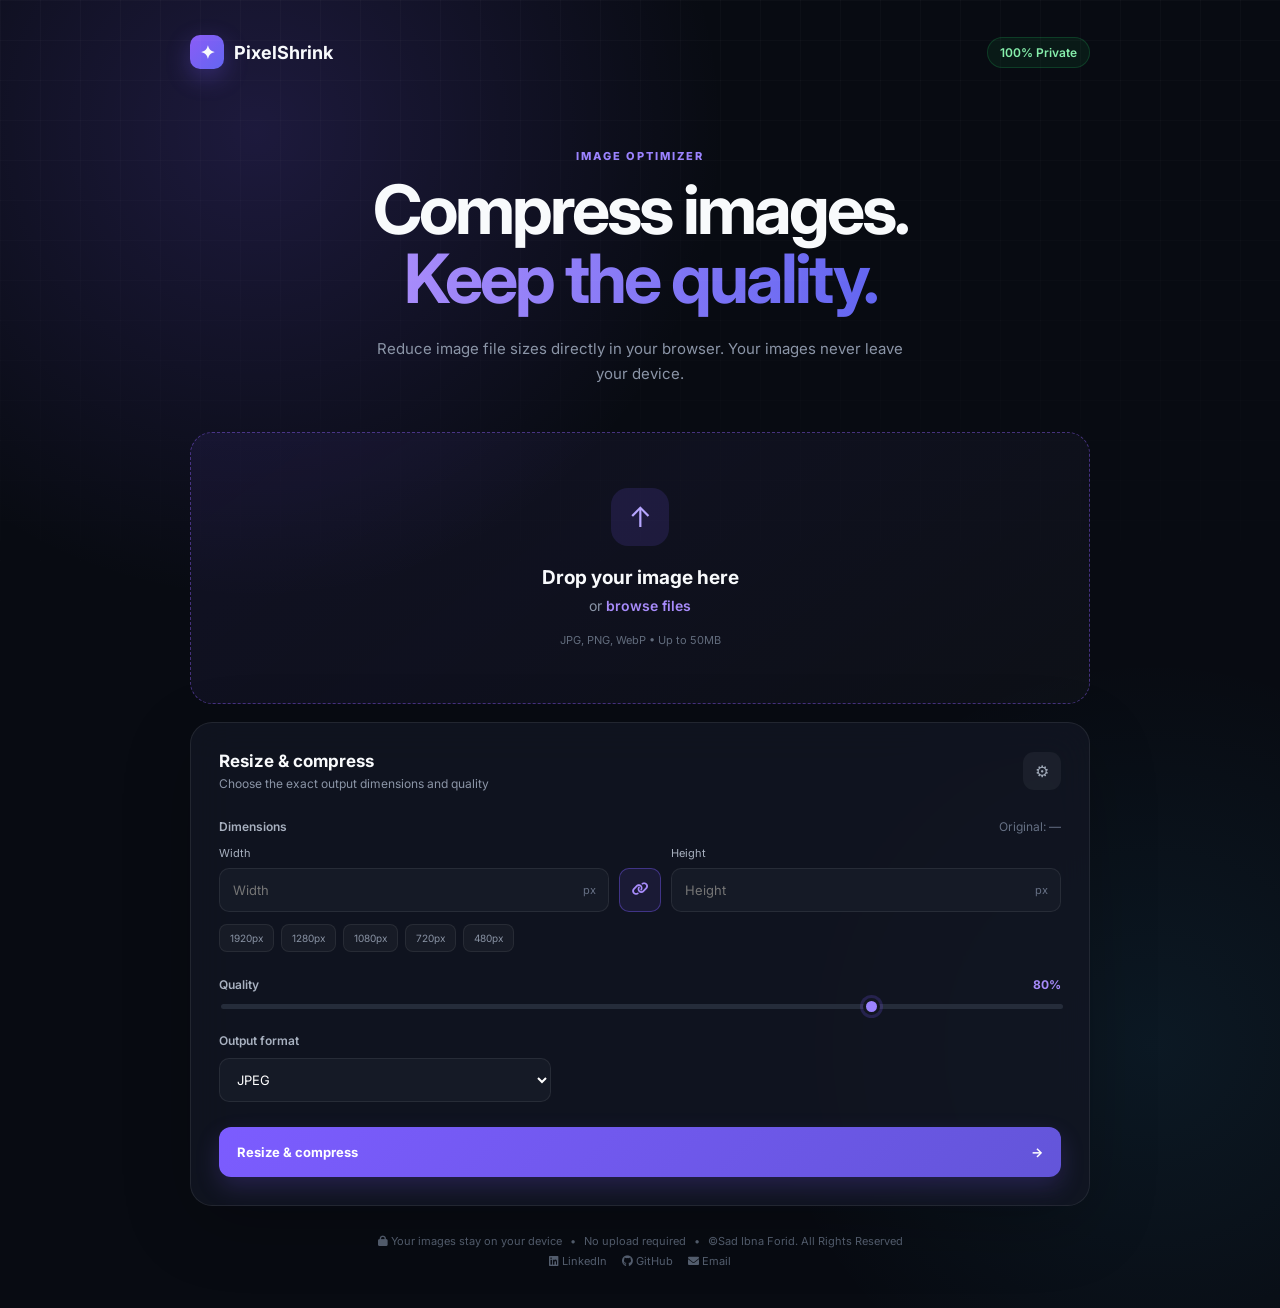
==== index.html @ 17b93973 "first commit" ====
<!doctype html>
<html lang="en">
  <head>
    <meta charset="UTF-8" />
    <meta name="viewport" content="width=device-width, initial-scale=1.0" />
    <title>PixelShrink — Image Compressor</title>
    <link
      rel="stylesheet"
      href="https://cdnjs.cloudflare.com/ajax/libs/font-awesome/6.0.0/css/all.min.css"
    />
    <link rel="stylesheet" href="style.css" />
  </head>

  <body>
    <main class="app">
      <header class="header">
        <div class="logo">
          <div class="logo-icon">✦</div>
          <span>PixelShrink</span>
        </div>

        <span class="badge">100% Private</span>
      </header>

      <section class="hero">
        <p class="eyebrow">IMAGE OPTIMIZER</p>
        <h1>Compress images.<br /><span>Keep the quality.</span></h1>
        <p class="subtitle">
          Reduce image file sizes directly in your browser. Your images never
          leave your device.
        </p>
      </section>


      <section class="upload-card" id="dropZone">
        <input type="file" id="imageInput" accept="image/*" hidden />

        <div class="upload-icon">↑</div>

        <h2>Drop your image here</h2>

        <p>
          or
          <button class="browse-btn" id="browseBtn">browse files</button>
        </p>

        <small>JPG, PNG, WebP • Up to 50MB</small>
      </section>


      <section class="panel">
        <div class="panel-title">
          <div>
            <h2>Resize & compress</h2>
            <p>Choose the exact output dimensions and quality</p>
          </div>

          <span class="settings-icon">⚙</span>
        </div>


        <div class="dimension-section">
          <div class="section-label">
            <span>Dimensions</span>
            <span id="originalDimensions">Original: —</span>
          </div>

          <div class="dimension-row">
            <div class="dimension-input">
              <label for="width">Width</label>

              <div class="input-with-unit">
                <input type="number" id="width" min="1" placeholder="Width" />
                <span>px</span>
              </div>
            </div>

            <button
              id="aspectLock"
              class="aspect-lock active"
              title="Keep aspect ratio"
            >
              <i class="fas fa-link"></i>
            </button>

            <div class="dimension-input">
              <label for="height">Height</label>

              <div class="input-with-unit">
                <input type="number" id="height" min="1" placeholder="Height" />
                <span>px</span>
              </div>
            </div>
          </div>

          <div class="resize-presets">
            <button data-width="1920">1920px</button>
            <button data-width="1280">1280px</button>
            <button data-width="1080">1080px</button>
            <button data-width="720">720px</button>
            <button data-width="480">480px</button>
          </div>
        </div>

        <div class="setting quality-setting">
          <div class="setting-header">
            <label for="quality">Quality</label>
            <strong> <span id="qualityValue">80</span>% </strong>
          </div>

          <input type="range" id="quality" min="10" max="100" value="80" />
        </div>

        <div class="settings-grid">
          <div class="setting">
            <label for="format"> Output format </label>

            <select id="format">
              <option value="image/jpeg">JPEG</option>
              <option value="image/webp">WebP</option>
              <option value="image/png">PNG</option>
            </select>
          </div>
        </div>

        <button id="compressBtn" class="compress-btn">
          <span>Resize & compress</span>
          <span>→</span>
        </button>
      </section>

      <footer>
        <div class="footer-info">
          <span
            ><i class="fas fa-lock"></i> Your images stay on your device</span
          >
          <span>•</span>
          <span>No upload required</span>
          <span>•</span>
          <span>©Sad Ibna Forid. All Rights Reserved</span>
        </div>

        <div class="developer-links">
          <a href="https://linkedin.com/in/sadudoy" target="_blank">
            <i class="fab fa-linkedin"></i> LinkedIn
          </a>
          <a href="https://github.com/sadudoy" target="_blank">
            <i class="fab fa-github"></i> GitHub
          </a>
          <a href="mailto:sadudoy29@gmail.com">
            <i class="fas fa-envelope"></i> Email
          </a>
        </div>
      </footer>
    </main>

    <script src="script.js"></script>
  </body>
</html>
---- style.css ----
@import url("https://fonts.googleapis.com/css2?family=Inter:wght@400;500;600;700;800&display=swap");

:root {
  --bg: #080b12;
  --card: rgba(18, 23, 35, 0.78);
  --card-border: rgba(255, 255, 255, 0.08);

  --text: #f8fafc;
  --muted: #8b95a7;

  --primary: #7c5cff;
  --primary-light: #9b83ff;

  --green: #22c55e;
}

* {
  box-sizing: border-box;
}

body {
  margin: 0;
  min-height: 100vh;

  font-family: "Inter", sans-serif;
  color: var(--text);

  background:
    radial-gradient(
      circle at 20% 10%,
      rgba(124, 92, 255, 0.18),
      transparent 30%
    ),
    radial-gradient(
      circle at 90% 80%,
      rgba(56, 189, 248, 0.08),
      transparent 25%
    ),
    var(--bg);
}

body::before {
  content: "";

  position: fixed;
  inset: 0;

  pointer-events: none;

  background-image:
    linear-gradient(rgba(255, 255, 255, 0.025) 1px, transparent 1px),
    linear-gradient(90deg, rgba(255, 255, 255, 0.025) 1px, transparent 1px);

  background-size: 40px 40px;

  mask-image: linear-gradient(to bottom, black, transparent 80%);
}

.app {
  width: min(900px, calc(100% - 32px));
  margin: auto;
  padding: 35px 0 40px;
}

/* Header */

.header {
  display: flex;
  align-items: center;
  justify-content: space-between;

  margin-bottom: 80px;
}

.logo {
  display: flex;
  align-items: center;
  gap: 10px;

  font-size: 18px;
  font-weight: 700;
}

.logo-icon {
  width: 34px;
  height: 34px;

  display: grid;
  place-items: center;

  border-radius: 10px;

  background: linear-gradient(135deg, #8b5cf6, #6366f1);

  box-shadow: 0 8px 25px rgba(124, 92, 255, 0.3);
}

.badge {
  padding: 7px 12px;

  border: 1px solid rgba(34, 197, 94, 0.2);
  border-radius: 100px;

  color: #86efac;
  background: rgba(34, 197, 94, 0.08);

  font-size: 12px;
  font-weight: 600;
}

/* Hero */

.hero {
  text-align: center;
  margin-bottom: 45px;
}

.eyebrow {
  margin: 0 0 12px;

  color: var(--primary-light);

  font-size: 11px;
  font-weight: 800;
  letter-spacing: 2px;
}

.hero h1 {
  margin: 0;

  font-size: clamp(42px, 7vw, 68px);
  line-height: 1.02;
  letter-spacing: -3px;
}

.hero h1 span {
  background: linear-gradient(90deg, #a78bfa, #6366f1);

  -webkit-background-clip: text;
  color: transparent;
}

.subtitle {
  max-width: 550px;
  margin: 22px auto 0;

  color: var(--muted);

  font-size: 15px;
  line-height: 1.7;
}

/* Upload */

.upload-card {
  position: relative;

  padding: 55px 30px;

  text-align: center;

  border: 1px dashed rgba(139, 92, 246, 0.45);
  border-radius: 22px;

  background: linear-gradient(
    145deg,
    rgba(124, 92, 255, 0.08),
    rgba(255, 255, 255, 0.025)
  );

  transition:
    border-color 0.25s,
    background 0.25s,
    transform 0.25s;

  cursor: pointer;
}

.upload-card:hover,
.upload-card.dragover {
  border-color: var(--primary-light);

  background: linear-gradient(
    145deg,
    rgba(124, 92, 255, 0.14),
    rgba(255, 255, 255, 0.04)
  );

  transform: translateY(-2px);
}

.upload-icon {
  width: 58px;
  height: 58px;

  display: grid;
  place-items: center;

  margin: 0 auto 20px;

  border-radius: 17px;

  background: rgba(124, 92, 255, 0.14);

  color: #b7a6ff;

  font-size: 28px;
}

.upload-card h2 {
  margin: 0 0 8px;

  font-size: 19px;
}

.upload-card p {
  margin: 0 0 14px;

  color: var(--muted);
  font-size: 14px;
}

.browse-btn {
  padding: 0;

  border: none;

  background: none;

  color: #a78bfa;

  font: inherit;
  font-weight: 600;

  cursor: pointer;
}

.upload-card small {
  color: #626c7d;
  font-size: 11px;
}

/* Panel */

.panel,
.result-card {
  margin-top: 18px;

  padding: 28px;

  border: 1px solid var(--card-border);
  border-radius: 22px;

  background: var(--card);

  backdrop-filter: blur(20px);

  box-shadow: 0 20px 70px rgba(0, 0, 0, 0.2);
}

.panel-title {
  display: flex;
  align-items: center;
  justify-content: space-between;

  margin-bottom: 28px;
}

.panel-title h2,
.result-header h2 {
  margin: 0;

  font-size: 17px;
}

.panel-title p {
  margin: 5px 0 0;

  color: var(--muted);
  font-size: 12px;
}

.settings-icon {
  width: 38px;
  height: 38px;

  display: grid;
  place-items: center;

  border-radius: 11px;

  background: rgba(255, 255, 255, 0.05);

  color: #a0a9b8;
}

.settings-grid {
  display: grid;
  grid-template-columns: 1.4fr 1fr 1fr;
  gap: 18px;
}

.setting {
  display: flex;
  flex-direction: column;
  gap: 10px;
}

.setting label,
.setting-header label {
  color: #a8b1c0;
  font-size: 12px;
  font-weight: 600;
}

.setting-header {
  display: flex;
  justify-content: space-between;
}

.setting-header strong {
  color: #a78bfa;
  font-size: 12px;
}

select,
input[type="number"] {
  width: 100%;
  height: 44px;

  padding: 0 13px;

  border: 1px solid rgba(255, 255, 255, 0.08);
  border-radius: 10px;

  outline: none;

  color: white;
  background: #151a26;

  font: inherit;
  font-size: 13px;
}

select:focus,
input[type="number"]:focus {
  border-color: var(--primary);
}

.input-with-unit {
  position: relative;
}

.input-with-unit input {
  padding-right: 40px;
}

.input-with-unit span {
  position: absolute;

  right: 13px;
  top: 50%;

  transform: translateY(-50%);

  color: #667084;
  font-size: 11px;
}

/* Range */

input[type="range"] {
  width: 100%;
  height: 5px;

  appearance: none;

  border-radius: 100px;

  background: #252c3a;

  outline: none;
}

input[type="range"]::-webkit-slider-thumb {
  appearance: none;

  width: 17px;
  height: 17px;

  border: 3px solid #121620;
  border-radius: 50%;

  background: var(--primary-light);

  box-shadow: 0 0 0 3px rgba(124, 92, 255, 0.2);

  cursor: pointer;
}

/* Button */

.compress-btn {
  width: 100%;
  height: 50px;

  display: flex;
  align-items: center;
  justify-content: space-between;

  margin-top: 25px;
  padding: 0 18px;

  border: none;
  border-radius: 12px;

  color: white;

  background: linear-gradient(135deg, #7c5cff, #6355d9);

  font-family: inherit;
  font-size: 13px;
  font-weight: 700;

  cursor: pointer;

  box-shadow: 0 10px 25px rgba(124, 92, 255, 0.2);

  transition:
    transform 0.2s,
    box-shadow 0.2s;
}

.compress-btn:hover {
  transform: translateY(-2px);

  box-shadow: 0 15px 35px rgba(124, 92, 255, 0.3);
}

/* Result */

.result-card {
  display: none;
}

.preview-wrapper {
  margin-top: 20px;

  overflow: hidden;

  border-radius: 14px;

  background: #090c13;
}

#preview {
  display: block;

  width: 100%;
  max-height: 400px;

  object-fit: contain;
}

.stats {
  display: grid;
  grid-template-columns: repeat(3, 1fr);

  gap: 10px;

  margin-top: 15px;
}

.stat {
  padding: 15px;

  border-radius: 12px;

  background: rgba(255, 255, 255, 0.035);
}

.stat span {
  display: block;

  margin-bottom: 6px;

  color: #707a8d;

  font-size: 10px;
  font-weight: 600;
  text-transform: uppercase;
  letter-spacing: 0.7px;
}

.stat strong {
  font-size: 15px;
}

.stat.highlight strong {
  color: #4ade80;
}

.download-btn {
  display: flex;
  align-items: center;
  justify-content: space-between;

  margin-top: 15px;
  padding: 15px 18px;

  border-radius: 12px;

  color: white;
  background: #1d9b50;

  font-size: 13px;
  font-weight: 700;

  text-decoration: none;

  transition: background 0.2s;
}

.download-btn:hover {
  background: #22b65f;
}

/* Footer */

footer {
  display: flex;
  flex-direction: column;
  align-items: center;
  gap: 6px;
  margin-top: 28px;
  padding: 0 15px;
  color: #566071;
  font-size: 11px;
  text-align: center;
}

.footer-info {
  display: flex;
  align-items: center;
  justify-content: center;
  flex-wrap: wrap;
  gap: 8px;
  max-width: 100%;
}

.developer-links {
  display: flex;
  align-items: center;
  justify-content: center;
  flex-wrap: wrap;
  gap: 15px;
}

.developer-links a {
  color: #566071;
  text-decoration: none;
}

@media (max-width: 480px) {
  .footer-info {
    gap: 5px;
    line-height: 1.6;
  }

  .developer-links {
    gap: 12px;
  }
}
/* Responsive */

@media (max-width: 700px) {
  .app {
    width: min(100% - 20px, 600px);
    padding-top: 20px;
  }

  .header {
    margin-bottom: 55px;
  }

  .hero h1 {
    font-size: 43px;
    letter-spacing: -2px;
  }

  .settings-grid {
    grid-template-columns: 1fr;
  }

  .panel,
  .result-card {
    padding: 20px;
  }

  .stats {
    grid-template-columns: 1fr;
  }

  footer {
    flex-wrap: wrap;
  }
}

.dimension-section {
  margin-bottom: 25px;
}

.section-label {
  display: flex;
  justify-content: space-between;
  align-items: center;

  margin-bottom: 12px;

  color: #a8b1c0;

  font-size: 12px;
  font-weight: 600;
}

#originalDimensions {
  color: #667084;
  font-weight: 400;
}

.dimension-row {
  display: grid;
  grid-template-columns: 1fr 42px 1fr;
  align-items: end;
  gap: 10px;
}

.dimension-input {
  display: flex;
  flex-direction: column;
  gap: 8px;
}

.dimension-input label {
  color: #a8b1c0;
  font-size: 11px;
}

.aspect-lock {
  width: 42px;
  height: 44px;

  border: 1px solid rgba(255, 255, 255, 0.08);
  border-radius: 10px;

  color: #6d7789;
  background: #151a26;

  cursor: pointer;

  transition: 0.2s;
}

.aspect-lock.active {
  color: #a78bfa;

  border-color: rgba(124, 92, 255, 0.4);

  background: rgba(124, 92, 255, 0.1);
}

.resize-presets {
  display: flex;
  flex-wrap: wrap;
  gap: 7px;

  margin-top: 12px;
}

.resize-presets button {
  padding: 7px 10px;

  border: 1px solid rgba(255, 255, 255, 0.07);
  border-radius: 8px;

  color: #8993a4;
  background: rgba(255, 255, 255, 0.035);

  font-family: inherit;
  font-size: 10px;

  cursor: pointer;

  transition: 0.2s;
}

.resize-presets button:hover {
  color: white;

  border-color: rgba(124, 92, 255, 0.4);

  background: rgba(124, 92, 255, 0.1);
}

.quality-setting {
  margin-bottom: 22px;
}

@media (max-width: 500px) {
  .dimension-row {
    grid-template-columns: 1fr 38px 1fr;
  }

  .aspect-lock {
    width: 38px;
  }
}
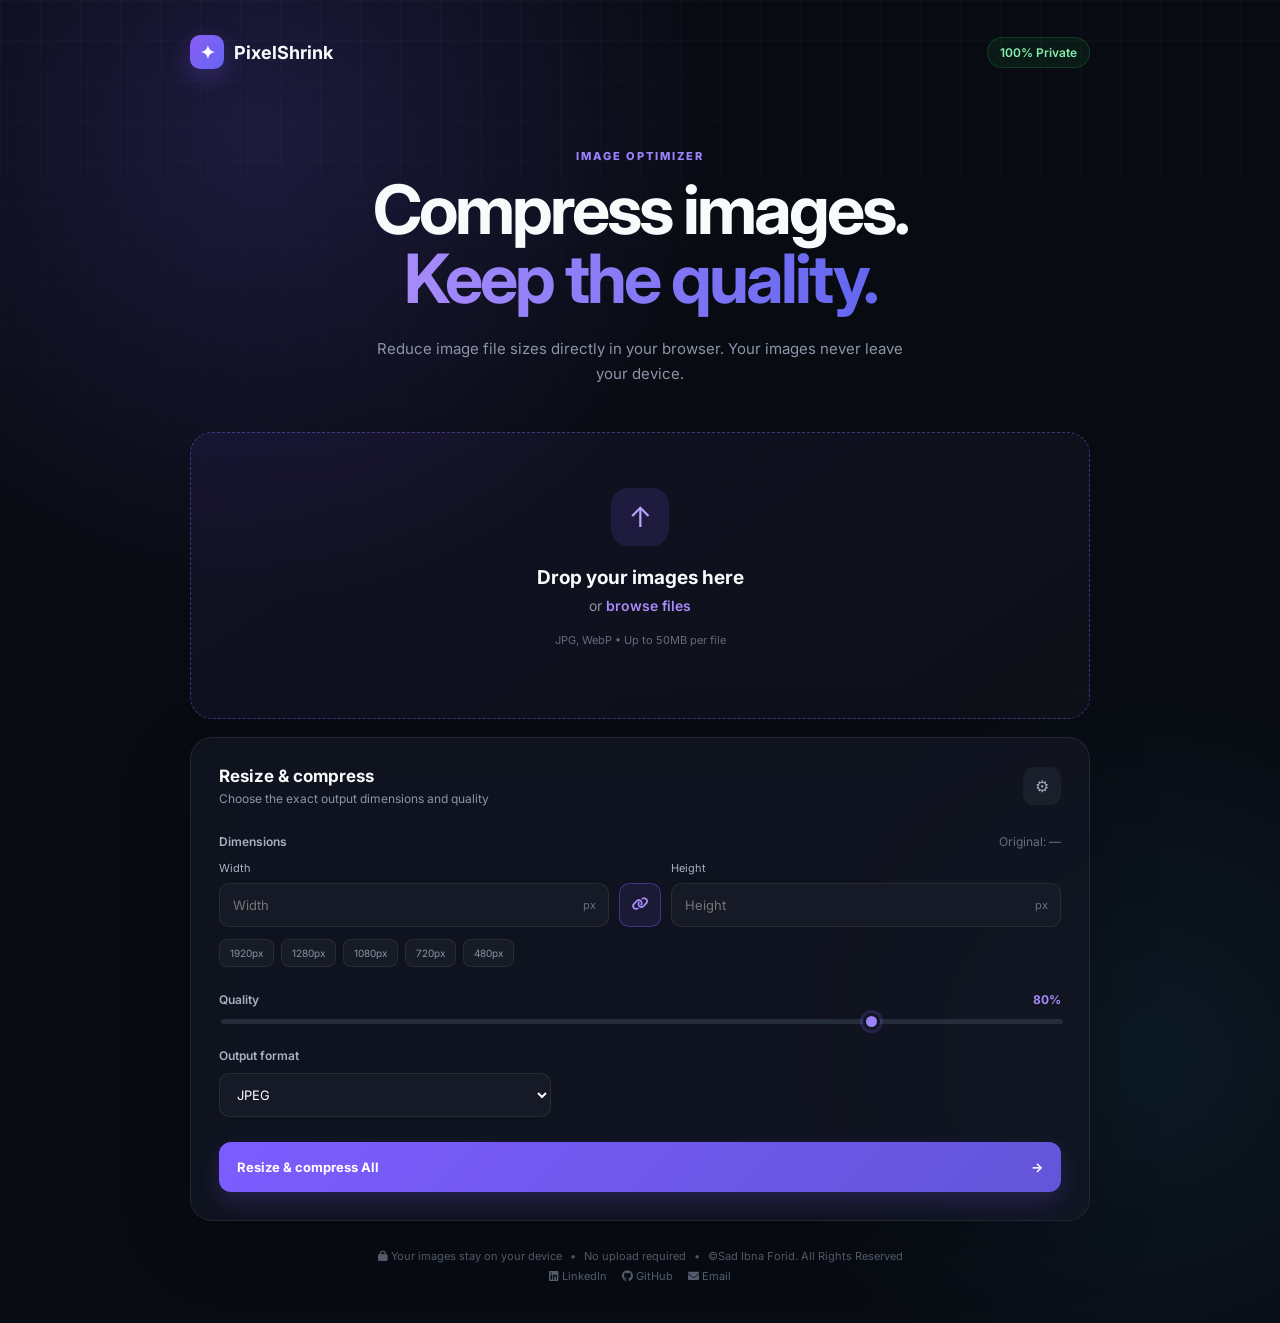
==== commit 72374794: "added multi-file support, previews, clear all, and download all" ====
--- a/index.html
+++ b/index.html
@@ -31,23 +31,31 @@
         </p>
       </section>
 
-
+      <!-- Upload -->
       <section class="upload-card" id="dropZone">
-        <input type="file" id="imageInput" accept="image/*" hidden />
+        <input type="file" id="imageInput" accept="image/*" hidden multiple />
 
         <div class="upload-icon">↑</div>
 
-        <h2>Drop your image here</h2>
+        <h2>Drop your images here</h2>
 
         <p>
           or
           <button class="browse-btn" id="browseBtn">browse files</button>
         </p>
 
-        <small>JPG, PNG, WebP • Up to 50MB</small>
+        <small>JPG, WebP • Up to 50MB per file</small>
+
+        <!-- Container for small upload previews -->
+        <div id="uploadPreviews" class="upload-previews"></div>
+
+        <!-- Clear All Button (Hidden by default) -->
+        <button id="clearBtn" class="clear-btn" style="display: none">
+          <i class="fas fa-trash-alt"></i> Clear All Files
+        </button>
       </section>
 
-
+      <!-- Controls -->
       <section class="panel">
         <div class="panel-title">
           <div>
@@ -58,7 +66,7 @@
           <span class="settings-icon">⚙</span>
         </div>
 
-
+        <!-- Dimensions -->
         <div class="dimension-section">
           <div class="section-label">
             <span>Dimensions</span>
@@ -118,13 +126,12 @@
             <select id="format">
               <option value="image/jpeg">JPEG</option>
               <option value="image/webp">WebP</option>
-              <option value="image/png">PNG</option>
             </select>
           </div>
         </div>
 
         <button id="compressBtn" class="compress-btn">
-          <span>Resize & compress</span>
+          <span>Resize & compress All</span>
           <span>→</span>
         </button>
       </section>
--- a/style.css
+++ b/style.css
@@ -445,29 +445,20 @@
 
 .preview-wrapper {
   margin-top: 20px;
-
-  overflow: hidden;
-
   border-radius: 14px;
-
   background: #090c13;
-}
-
-#preview {
-  display: block;
-
-  width: 100%;
-  max-height: 400px;
-
-  object-fit: contain;
+  display: grid;
+  grid-template-columns: repeat(auto-fill, minmax(100px, 1fr));
+  gap: 12px;
+  padding: 15px;
+  max-height: 350px;
+  overflow-y: auto;
 }
 
 .stats {
   display: grid;
   grid-template-columns: repeat(3, 1fr);
-
   gap: 10px;
-
   margin-top: 15px;
 }
 
@@ -504,21 +495,19 @@
   display: flex;
   align-items: center;
   justify-content: space-between;
-
+  width: 100%;
   margin-top: 15px;
   padding: 15px 18px;
-
+  border: none;
   border-radius: 12px;
-
   color: white;
   background: #1d9b50;
-
   font-size: 13px;
   font-weight: 700;
-
   text-decoration: none;
-
   transition: background 0.2s;
+  cursor: pointer;
+  font-family: inherit;
 }
 
 .download-btn:hover {
@@ -715,3 +704,50 @@
     width: 38px;
   }
 }
+
+.upload-previews {
+  display: flex;
+  flex-wrap: wrap;
+  gap: 10px;
+  justify-content: center;
+  margin-top: 15px;
+}
+
+.small-preview {
+  width: 50px;
+  height: 50px;
+  object-fit: cover;
+  border-radius: 8px;
+  border: 1px solid rgba(255, 255, 255, 0.1);
+}
+
+.result-small-preview {
+  width: 100%;
+  height: 100px;
+  object-fit: cover;
+  border-radius: 8px;
+  border: 1px solid rgba(255, 255, 255, 0.05);
+}
+
+.clear-btn {
+  display: inline-flex;
+  align-items: center;
+  justify-content: center;
+  gap: 8px;
+  margin-top: 15px;
+  padding: 8px 16px;
+  border: 1px solid rgba(239, 68, 68, 0.3);
+  border-radius: 8px;
+  color: #ef4444;
+  background: rgba(239, 68, 68, 0.05);
+  font-family: inherit;
+  font-size: 12px;
+  font-weight: 600;
+  cursor: pointer;
+  transition: all 0.2s;
+}
+
+.clear-btn:hover {
+  background: rgba(239, 68, 68, 0.15);
+  border-color: rgba(239, 68, 68, 0.5);
+}
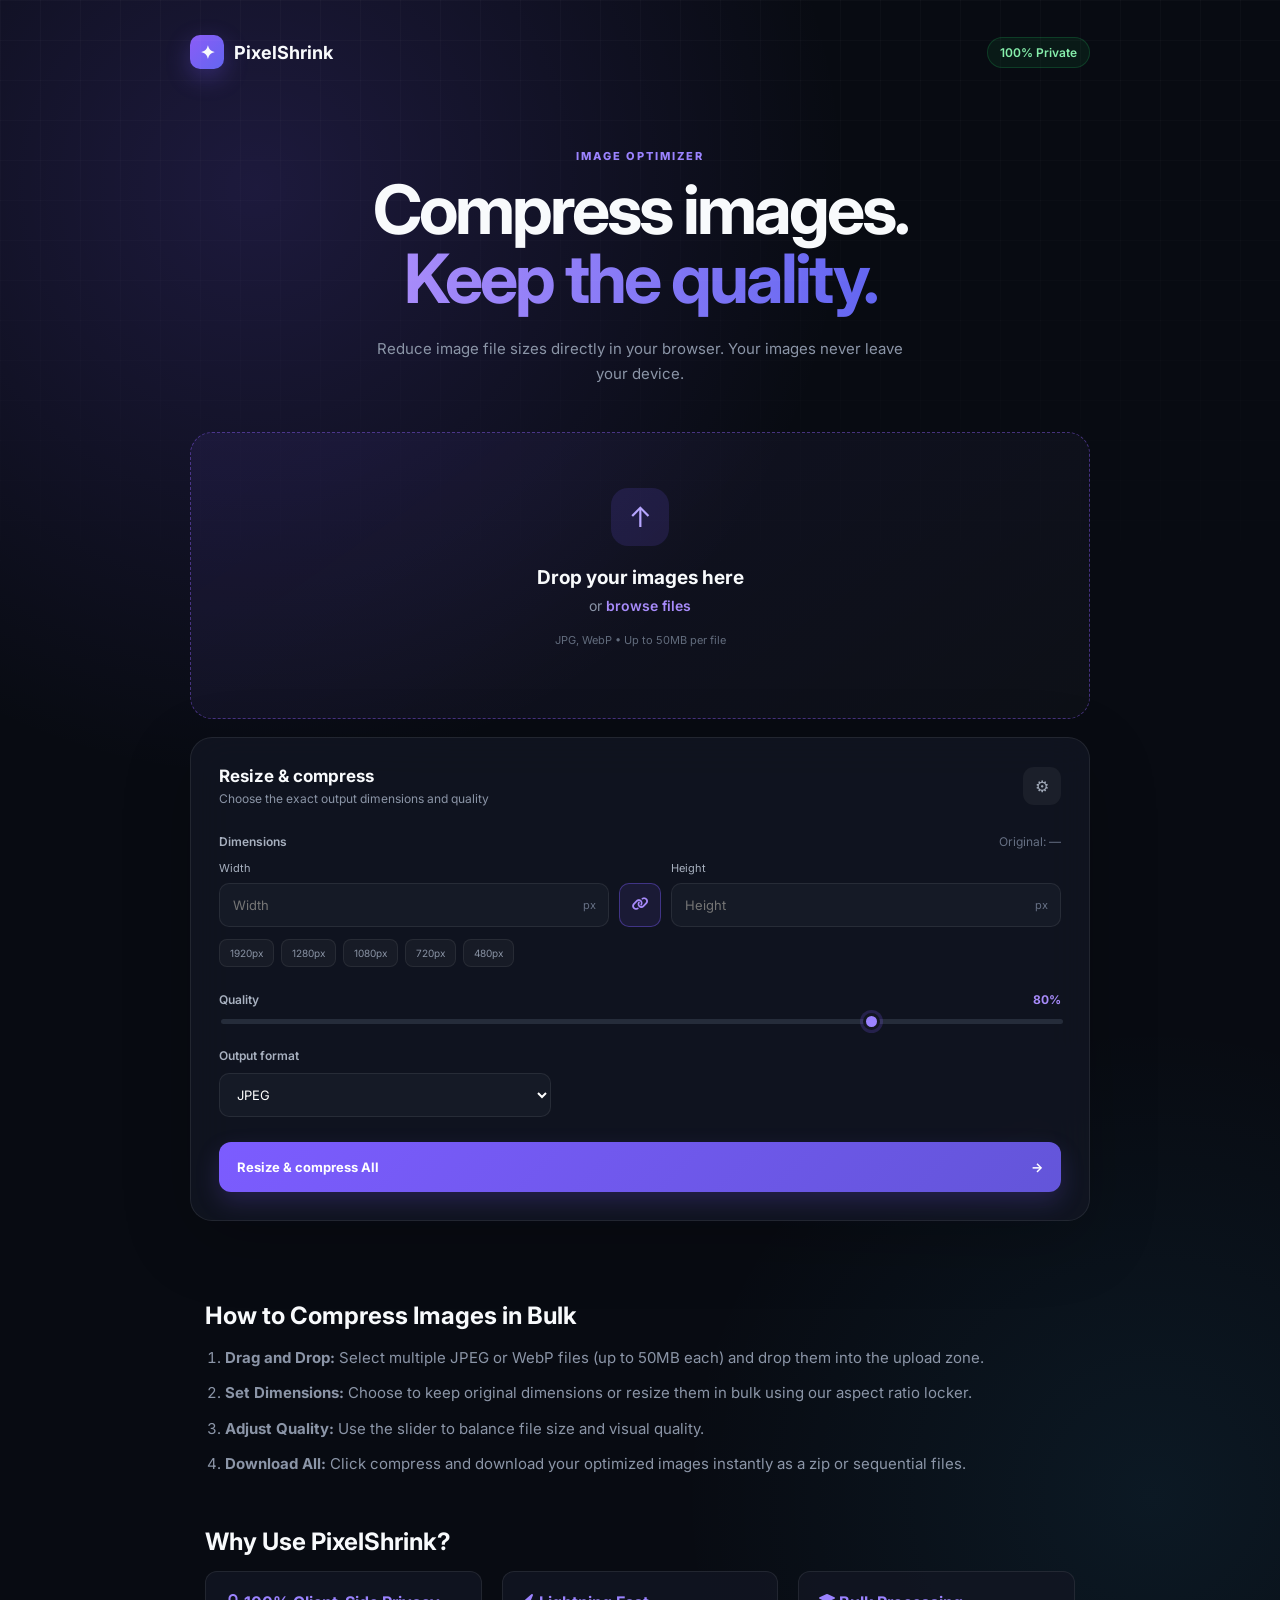
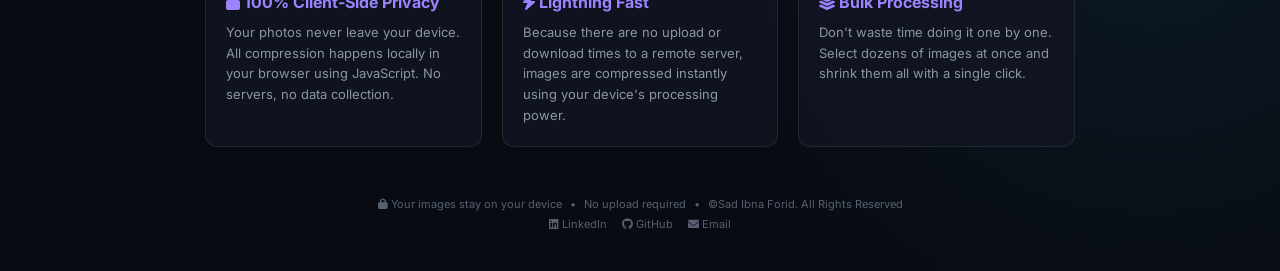
==== commit e2d2dc56: "SEO landing page, and custom 404" ====
--- a/index.html
+++ b/index.html
@@ -1,166 +1,356 @@
 <!doctype html>
 <html lang="en">
-  <head>
-    <meta charset="UTF-8" />
-    <meta name="viewport" content="width=device-width, initial-scale=1.0" />
-    <title>PixelShrink — Image Compressor</title>
-    <link
-      rel="stylesheet"
-      href="https://cdnjs.cloudflare.com/ajax/libs/font-awesome/6.0.0/css/all.min.css"
-    />
-    <link rel="stylesheet" href="style.css" />
-  </head>
-
-  <body>
-    <main class="app">
-      <header class="header">
-        <div class="logo">
-          <div class="logo-icon">✦</div>
-          <span>PixelShrink</span>
-        </div>
-
-        <span class="badge">100% Private</span>
-      </header>
-
-      <section class="hero">
-        <p class="eyebrow">IMAGE OPTIMIZER</p>
-        <h1>Compress images.<br /><span>Keep the quality.</span></h1>
-        <p class="subtitle">
-          Reduce image file sizes directly in your browser. Your images never
-          leave your device.
-        </p>
-      </section>
-
-      <!-- Upload -->
-      <section class="upload-card" id="dropZone">
-        <input type="file" id="imageInput" accept="image/*" hidden multiple />
-
-        <div class="upload-icon">↑</div>
-
-        <h2>Drop your images here</h2>
-
-        <p>
-          or
-          <button class="browse-btn" id="browseBtn">browse files</button>
-        </p>
-
-        <small>JPG, WebP • Up to 50MB per file</small>
-
-        <!-- Container for small upload previews -->
-        <div id="uploadPreviews" class="upload-previews"></div>
-
-        <!-- Clear All Button (Hidden by default) -->
-        <button id="clearBtn" class="clear-btn" style="display: none">
-          <i class="fas fa-trash-alt"></i> Clear All Files
-        </button>
-      </section>
-
-      <!-- Controls -->
-      <section class="panel">
-        <div class="panel-title">
-          <div>
-            <h2>Resize & compress</h2>
-            <p>Choose the exact output dimensions and quality</p>
-          </div>
-
-          <span class="settings-icon">⚙</span>
-        </div>
-
-        <!-- Dimensions -->
-        <div class="dimension-section">
-          <div class="section-label">
-            <span>Dimensions</span>
-            <span id="originalDimensions">Original: —</span>
-          </div>
-
-          <div class="dimension-row">
-            <div class="dimension-input">
-              <label for="width">Width</label>
-
-              <div class="input-with-unit">
-                <input type="number" id="width" min="1" placeholder="Width" />
-                <span>px</span>
-              </div>
-            </div>
-
-            <button
-              id="aspectLock"
-              class="aspect-lock active"
-              title="Keep aspect ratio"
-            >
-              <i class="fas fa-link"></i>
-            </button>
-
-            <div class="dimension-input">
-              <label for="height">Height</label>
-
-              <div class="input-with-unit">
-                <input type="number" id="height" min="1" placeholder="Height" />
-                <span>px</span>
-              </div>
-            </div>
-          </div>
-
-          <div class="resize-presets">
-            <button data-width="1920">1920px</button>
-            <button data-width="1280">1280px</button>
-            <button data-width="1080">1080px</button>
-            <button data-width="720">720px</button>
-            <button data-width="480">480px</button>
-          </div>
-        </div>
-
-        <div class="setting quality-setting">
-          <div class="setting-header">
-            <label for="quality">Quality</label>
-            <strong> <span id="qualityValue">80</span>% </strong>
-          </div>
-
-          <input type="range" id="quality" min="10" max="100" value="80" />
-        </div>
-
-        <div class="settings-grid">
-          <div class="setting">
-            <label for="format"> Output format </label>
-
-            <select id="format">
-              <option value="image/jpeg">JPEG</option>
-              <option value="image/webp">WebP</option>
-            </select>
-          </div>
-        </div>
-
-        <button id="compressBtn" class="compress-btn">
-          <span>Resize & compress All</span>
-          <span>→</span>
-        </button>
-      </section>
-
-      <footer>
-        <div class="footer-info">
-          <span
-            ><i class="fas fa-lock"></i> Your images stay on your device</span
-          >
-          <span>•</span>
-          <span>No upload required</span>
-          <span>•</span>
-          <span>©Sad Ibna Forid. All Rights Reserved</span>
-        </div>
-
-        <div class="developer-links">
-          <a href="https://linkedin.com/in/sadudoy" target="_blank">
-            <i class="fab fa-linkedin"></i> LinkedIn
-          </a>
-          <a href="https://github.com/sadudoy" target="_blank">
-            <i class="fab fa-github"></i> GitHub
-          </a>
-          <a href="mailto:sadudoy29@gmail.com">
-            <i class="fas fa-envelope"></i> Email
-          </a>
-        </div>
-      </footer>
-    </main>
-
-    <script src="script.js"></script>
-  </body>
+  <!doctype html>
+  <html lang="en">
+    <head>
+      <meta charset="UTF-8" />
+      <meta name="viewport" content="width=device-width, initial-scale=1.0" />
+
+      <title>PixelShrink | Free Bulk Image Compressor (100% Private)</title>
+      <meta
+        name="title"
+        content="PixelShrink | Free Bulk Image Compressor (100% Private)"
+      />
+      <meta
+        name="description"
+        content="Compress JPEG and WebP images directly in your browser. Reduce file sizes in bulk without uploading to a server. Fast, free, and 100% private."
+      />
+      <meta
+        name="keywords"
+        content="image compressor, bulk image resize, compress jpeg, compress webp, reduce image size, private image compressor, browser based image optimization"
+      />
+
+      <meta property="og:type" content="website" />
+      <meta property="og:url" content="https://pixelshrinkapp.web.app/" />
+      <meta
+        property="og:title"
+        content="PixelShrink | Free Bulk Image Compressor"
+      />
+      <meta
+        property="og:description"
+        content="Compress images directly in your browser. Reduce file sizes in bulk without uploading to a server. 100% private."
+      />
+      <meta
+        property="og:image"
+        content="https://pixelshrinkapp.web.app/og-image.jpg"
+      />
+      <script type="application/ld+json">
+        {
+          "@context": "https://schema.org",
+          "@type": "WebApplication",
+          "name": "PixelShrink",
+          "url": "https://pixelshrinkapp.web.app/",
+          "description": "A secure, browser-based bulk image compressor for JPEG and WebP files.",
+          "applicationCategory": "MultimediaApplication",
+          "operatingSystem": "All",
+          "offers": {
+            "@type": "Offer",
+            "price": "0",
+            "priceCurrency": "USD"
+          }
+        }
+      </script>
+
+      <link
+        rel="stylesheet"
+        href="https://cdnjs.cloudflare.com/ajax/libs/font-awesome/6.0.0/css/all.min.css"
+      />
+      <link rel="stylesheet" href="style.css" />
+    </head>
+
+    <body>
+      <main class="app">
+        <header class="header">
+          <div class="logo">
+            <div class="logo-icon">✦</div>
+            <span>PixelShrink</span>
+          </div>
+
+          <span class="badge">100% Private</span>
+        </header>
+
+        <section class="hero">
+          <p class="eyebrow">IMAGE OPTIMIZER</p>
+          <h1>Compress images.<br /><span>Keep the quality.</span></h1>
+          <p class="subtitle">
+            Reduce image file sizes directly in your browser. Your images never
+            leave your device.
+          </p>
+        </section>
+
+        <section class="upload-card" id="dropZone">
+          <input type="file" id="imageInput" accept="image/*" hidden multiple />
+
+          <div class="upload-icon">↑</div>
+
+          <h2>Drop your images here</h2>
+
+          <p>
+            or
+            <button class="browse-btn" id="browseBtn">browse files</button>
+          </p>
+
+          <small>JPG, WebP • Up to 50MB per file</small>
+
+          <div id="uploadPreviews" class="upload-previews"></div>
+
+          <button id="clearBtn" class="clear-btn" style="display: none">
+            <i class="fas fa-trash-alt"></i> Clear All Files
+          </button>
+        </section>
+
+        <section class="panel">
+          <div class="panel-title">
+            <div>
+              <h2>Resize & compress</h2>
+              <p>Choose the exact output dimensions and quality</p>
+            </div>
+
+            <span class="settings-icon">⚙</span>
+          </div>
+
+          <div class="dimension-section">
+            <div class="section-label">
+              <span>Dimensions</span>
+              <span id="originalDimensions">Original: —</span>
+            </div>
+
+            <div class="dimension-row">
+              <div class="dimension-input">
+                <label for="width">Width</label>
+
+                <div class="input-with-unit">
+                  <input type="number" id="width" min="1" placeholder="Width" />
+                  <span>px</span>
+                </div>
+              </div>
+
+              <button
+                id="aspectLock"
+                class="aspect-lock active"
+                title="Keep aspect ratio"
+              >
+                <i class="fas fa-link"></i>
+              </button>
+
+              <div class="dimension-input">
+                <label for="height">Height</label>
+
+                <div class="input-with-unit">
+                  <input
+                    type="number"
+                    id="height"
+                    min="1"
+                    placeholder="Height"
+                  />
+                  <span>px</span>
+                </div>
+              </div>
+            </div>
+
+            <div class="resize-presets">
+              <button data-width="1920">1920px</button>
+              <button data-width="1280">1280px</button>
+              <button data-width="1080">1080px</button>
+              <button data-width="720">720px</button>
+              <button data-width="480">480px</button>
+            </div>
+          </div>
+
+          <div class="setting quality-setting">
+            <div class="setting-header">
+              <label for="quality">Quality</label>
+              <strong> <span id="qualityValue">80</span>% </strong>
+            </div>
+
+            <input type="range" id="quality" min="10" max="100" value="80" />
+          </div>
+
+          <div class="settings-grid">
+            <div class="setting">
+              <label for="format"> Output format </label>
+
+              <select id="format">
+                <option value="image/jpeg">JPEG</option>
+                <option value="image/webp">WebP</option>
+              </select>
+            </div>
+          </div>
+
+          <button id="compressBtn" class="compress-btn">
+            <span>Resize & compress All</span>
+            <span>→</span>
+          </button>
+        </section>
+
+        <section class="seo-content" style="margin-top: 80px; padding: 0 15px">
+          <div style="margin-bottom: 50px">
+            <h2
+              style="font-size: 24px; color: var(--text); margin-bottom: 15px"
+            >
+              How to Compress Images in Bulk
+            </h2>
+            <ol
+              style="
+                color: var(--muted);
+                line-height: 1.7;
+                font-size: 15px;
+                padding-left: 20px;
+              "
+            >
+              <li style="margin-bottom: 10px">
+                <strong>Drag and Drop:</strong> Select multiple JPEG or WebP
+                files (up to 50MB each) and drop them into the upload zone.
+              </li>
+              <li style="margin-bottom: 10px">
+                <strong>Set Dimensions:</strong> Choose to keep original
+                dimensions or resize them in bulk using our aspect ratio locker.
+              </li>
+              <li style="margin-bottom: 10px">
+                <strong>Adjust Quality:</strong> Use the slider to balance file
+                size and visual quality.
+              </li>
+              <li style="margin-bottom: 10px">
+                <strong>Download All:</strong> Click compress and download your
+                optimized images instantly as a zip or sequential files.
+              </li>
+            </ol>
+          </div>
+
+          <div style="margin-bottom: 50px">
+            <h2
+              style="font-size: 24px; color: var(--text); margin-bottom: 15px"
+            >
+              Why Use PixelShrink?
+            </h2>
+            <div
+              style="
+                display: grid;
+                grid-template-columns: repeat(auto-fit, minmax(250px, 1fr));
+                gap: 20px;
+              "
+            >
+              <div
+                style="
+                  background: var(--card);
+                  padding: 20px;
+                  border-radius: 12px;
+                  border: 1px solid var(--card-border);
+                "
+              >
+                <h3
+                  style="
+                    font-size: 16px;
+                    margin: 0 0 10px;
+                    color: var(--primary-light);
+                  "
+                >
+                  <i class="fa-solid fa-lock"></i> 100% Client-Side Privacy
+                </h3>
+                <p
+                  style="
+                    margin: 0;
+                    color: var(--muted);
+                    font-size: 13px;
+                    line-height: 1.6;
+                  "
+                >
+                  Your photos never leave your device. All compression happens
+                  locally in your browser using JavaScript. No servers, no data
+                  collection.
+                </p>
+              </div>
+
+              <div
+                style="
+                  background: var(--card);
+                  padding: 20px;
+                  border-radius: 12px;
+                  border: 1px solid var(--card-border);
+                "
+              >
+                <h3
+                  style="
+                    font-size: 16px;
+                    margin: 0 0 10px;
+                    color: var(--primary-light);
+                  "
+                >
+                  <i class="fa-solid fa-bolt"></i> Lightning Fast
+                </h3>
+                <p
+                  style="
+                    margin: 0;
+                    color: var(--muted);
+                    font-size: 13px;
+                    line-height: 1.6;
+                  "
+                >
+                  Because there are no upload or download times to a remote
+                  server, images are compressed instantly using your device's
+                  processing power.
+                </p>
+              </div>
+
+              <div
+                style="
+                  background: var(--card);
+                  padding: 20px;
+                  border-radius: 12px;
+                  border: 1px solid var(--card-border);
+                "
+              >
+                <h3
+                  style="
+                    font-size: 16px;
+                    margin: 0 0 10px;
+                    color: var(--primary-light);
+                  "
+                >
+                  <i class="fa-solid fa-layer-group"></i> Bulk Processing
+                </h3>
+                <p
+                  style="
+                    margin: 0;
+                    color: var(--muted);
+                    font-size: 13px;
+                    line-height: 1.6;
+                  "
+                >
+                  Don't waste time doing it one by one. Select dozens of images
+                  at once and shrink them all with a single click.
+                </p>
+              </div>
+            </div>
+          </div>
+        </section>
+
+        <footer>
+          <div class="footer-info">
+            <span
+              ><i class="fas fa-lock"></i> Your images stay on your device</span
+            >
+            <span>•</span>
+            <span>No upload required</span>
+            <span>•</span>
+            <span>©Sad Ibna Forid. All Rights Reserved</span>
+          </div>
+
+          <div class="developer-links">
+            <a href="https://linkedin.com/in/sadudoy" target="_blank">
+              <i class="fab fa-linkedin"></i> LinkedIn
+            </a>
+            <a href="https://github.com/sadudoy" target="_blank">
+              <i class="fab fa-github"></i> GitHub
+            </a>
+            <a href="mailto:sadudoy29@gmail.com">
+              <i class="fas fa-envelope"></i> Email
+            </a>
+          </div>
+        </footer>
+      </main>
+
+      <script src="script.js"></script>
+    </body>
+  </html>
 </html>
